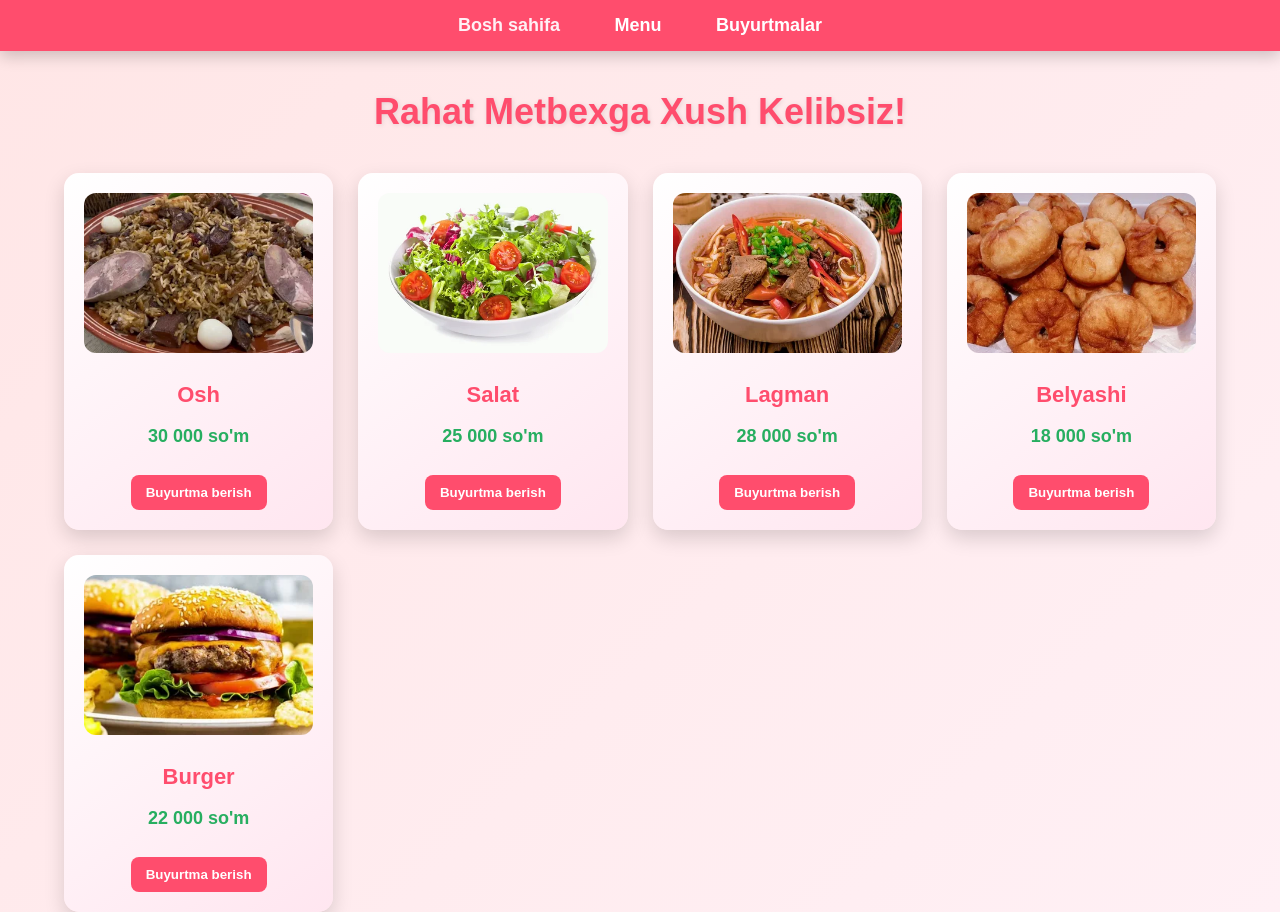
==== index.html @ b1835fb0 "first commit" ====
<!DOCTYPE html>
<html lang="uz">
<head>
<meta charset="UTF-8">
<title>Bosh sahifa - Rahat Metbex</title>
<link rel="stylesheet" href="./rahat.css">
</head>
<body>

<div class="navbar">
  <div class="nav-left">
    <a href="index.html" class="active">Bosh sahifa</a>
    <a href="menu.html">Menu</a>
    <a href="buyurtmalar.html">Buyurtmalar</a>
  </div>
</div>

<h1 class="title">Rahat Metbexga Xush Kelibsiz!</h1>

<div class="foods">
  <div class="food">
    <img src="./rasm.png/image.png">
    <h3>Osh</h3>
    <p>30 000 so'm</p>
    <button class="order-btn" onclick="document.querySelector('#food-select').value='Osh'; window.location.href='buyurtmalar.html';">Buyurtma berish</button>
  </div>
  <div class="food">
    <img src="./rasm.png/image copy.png">
    <h3>Salat</h3>
    <p>25 000 so'm</p>
    <button class="order-btn" onclick="document.querySelector('#food-select').value='Salat'; window.location.href='buyurtmalar.html';">Buyurtma berish</button>
  </div>
  <div class="food">
    <img src="./rasm.png/image copy 2.png">
    <h3>Lagman</h3>
    <p>28 000 so'm</p>
    <button class="order-btn" onclick="document.querySelector('#food-select').value='Lagman'; window.location.href='buyurtmalar.html';">Buyurtma berish</button>
  </div>
  <div class="food">
    <img src="./rasm.png/image copy 3.png">
    <h3>Belyashi</h3>
    <p>18 000 so'm</p>
    <button class="order-btn" onclick="document.querySelector('#food-select').value='Belyashi'; window.location.href='buyurtmalar.html';">Buyurtma berish</button>
  </div>
  <div class="food">
    <img src="./rasm.png/image copy 4.png">
    <h3>Burger</h3>
    <p>22 000 so'm</p>
    <button class="order-btn" onclick="document.querySelector('#food-select').value='Burger'; window.location.href='buyurtmalar.html';">Buyurtma berish</button>
  </div>
</div>

</body>
</html>
---- rahat.css ----
body{
font-family: 'Segoe UI', Tahoma, Geneva, Verdana, sans-serif;
background: linear-gradient(135deg, #ffe6e6, #fff0f5);
margin:0;
padding:0;
color:#333;
}

.navbar {
display: flex;
justify-content: center;
align-items: center;
padding: 15px 0;
background: #ff4d6d;
box-shadow: 0 5px 15px rgba(0,0,0,0.2);
}

.nav-left a {
margin: 0 25px;
text-decoration: none;
color: #fff;
font-weight:600;
font-size:18px;
position: relative;
transition:0.3s;
}

.nav-left a:hover,
.nav-left a.active {
color: #fff0f5;
}

.title{
text-align:center;
margin:40px 0;
font-size:36px;
color:#ff4d6d;
text-shadow: 1px 1px 5px rgba(0,0,0,0.1);
}

.foods{
display:grid;
grid-template-columns:repeat(auto-fit,minmax(220px,1fr));
gap:25px;
width:90%;
margin:auto;
}

.food{
background:linear-gradient(145deg,#ffffff,#ffe6f0);
border-radius:15px;
padding:20px;
box-shadow:0 8px 20px rgba(0,0,0,0.15);
transition:0.3s;
text-align:center;
}

.food:hover{
transform:scale(1.05);
box-shadow:0 12px 25px rgba(0,0,0,0.25);
}

.food img{
width:100%;
height:160px;
object-fit:cover;
border-radius:12px;
margin-bottom:15px;
}

.food h3{
margin:10px 0 5px 0;
font-size:22px;
color:#ff4d6d;
}

.food p{
color:#27ae60;
font-weight:bold;
font-size:18px;
}

.order-btn{
background:#ff4d6d;
color:#fff;
border:none;
padding:10px 15px;
border-radius:8px;
cursor:pointer;
font-weight:600;
margin-top:10px;
transition:0.3s;
}

.order-btn:hover{
background:#ff7385;
transform:scale(1.05);
}

.order-form{
display:flex;
flex-direction:column;
gap:10px;
width:300px;
margin: auto;
}

.order-form input,
.order-form select{
padding:8px 10px;
border-radius:6px;
border:1px solid #ccc;
font-size:15px;
}

.order-form button{
background:#ff4d6d;
color:#fff;
border:none;
padding:10px 15px;
border-radius:8px;
cursor:pointer;
font-weight:600;
transition:0.3s;
}

.order-form button:hover{
background:#ff7385;
transform:scale(1.05);
}

@media (max-width: 768px) {
.foods{
grid-template-columns:repeat(auto-fit,minmax(180px,1fr));
}
.order-form{
width:90%;
}
}
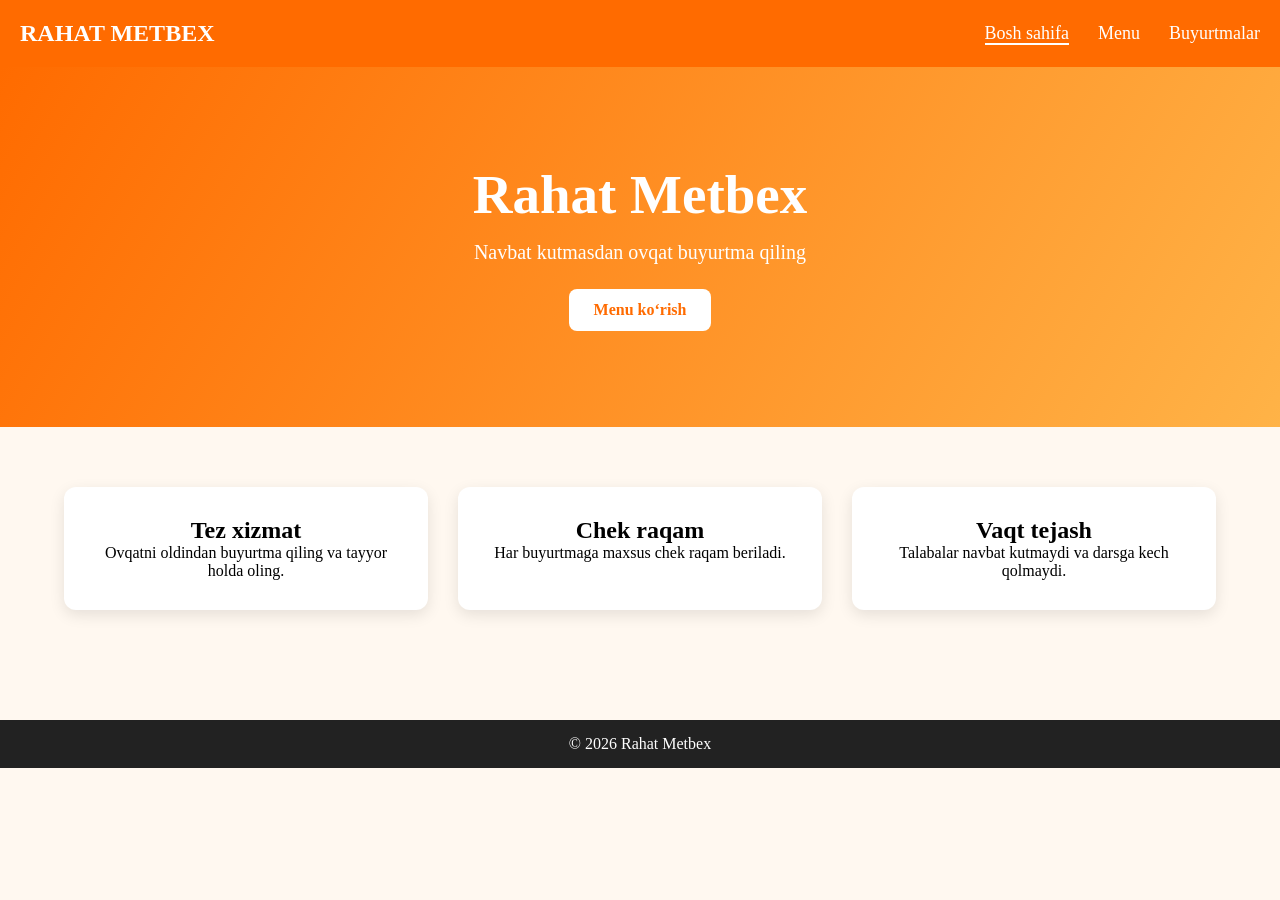
==== commit baebfe17: "yangilangan variant" ====
--- a/index.html
+++ b/index.html
@@ -2,53 +2,48 @@
 <html lang="uz">
 <head>
 <meta charset="UTF-8">
-<title>Bosh sahifa - Rahat Metbex</title>
-<link rel="stylesheet" href="./rahat.css">
+<title>Rahat Metbex</title>
+<link rel="stylesheet" href="rahat.css">
 </head>
 <body>
 
-<div class="navbar">
-  <div class="nav-left">
-    <a href="index.html" class="active">Bosh sahifa</a>
-    <a href="menu.html">Menu</a>
-    <a href="buyurtmalar.html">Buyurtmalar</a>
-  </div>
+<header class="navbar">
+<div class="logo">RAHAT METBEX</div>
+<nav>
+<a href="index.html" class="active">Bosh sahifa</a>
+<a href="menu.html">Menu</a>
+<a href="buyurtmalar.html">Buyurtmalar</a>
+</nav>
+</header>
+
+<section class="hero">
+<h1>Rahat Metbex</h1>
+<p>Navbat kutmasdan ovqat buyurtma qiling</p>
+<a href="menu.html" class="btn">Menu ko‘rish</a>
+</section>
+
+<section class="features">
+
+<div class="feature">
+<h2>Tez xizmat</h2>
+<p>Ovqatni oldindan buyurtma qiling va tayyor holda oling.</p>
 </div>
 
-<h1 class="title">Rahat Metbexga Xush Kelibsiz!</h1>
+<div class="feature">
+<h2>Chek raqam</h2>
+<p>Har buyurtmaga maxsus chek raqam beriladi.</p>
+</div>
 
-<div class="foods">
-  <div class="food">
-    <img src="./rasm.png/image.png">
-    <h3>Osh</h3>
-    <p>30 000 so'm</p>
-    <button class="order-btn" onclick="document.querySelector('#food-select').value='Osh'; window.location.href='buyurtmalar.html';">Buyurtma berish</button>
-  </div>
-  <div class="food">
-    <img src="./rasm.png/image copy.png">
-    <h3>Salat</h3>
-    <p>25 000 so'm</p>
-    <button class="order-btn" onclick="document.querySelector('#food-select').value='Salat'; window.location.href='buyurtmalar.html';">Buyurtma berish</button>
-  </div>
-  <div class="food">
-    <img src="./rasm.png/image copy 2.png">
-    <h3>Lagman</h3>
-    <p>28 000 so'm</p>
-    <button class="order-btn" onclick="document.querySelector('#food-select').value='Lagman'; window.location.href='buyurtmalar.html';">Buyurtma berish</button>
-  </div>
-  <div class="food">
-    <img src="./rasm.png/image copy 3.png">
-    <h3>Belyashi</h3>
-    <p>18 000 so'm</p>
-    <button class="order-btn" onclick="document.querySelector('#food-select').value='Belyashi'; window.location.href='buyurtmalar.html';">Buyurtma berish</button>
-  </div>
-  <div class="food">
-    <img src="./rasm.png/image copy 4.png">
-    <h3>Burger</h3>
-    <p>22 000 so'm</p>
-    <button class="order-btn" onclick="document.querySelector('#food-select').value='Burger'; window.location.href='buyurtmalar.html';">Buyurtma berish</button>
-  </div>
+<div class="feature">
+<h2>Vaqt tejash</h2>
+<p>Talabalar navbat kutmaydi va darsga kech qolmaydi.</p>
 </div>
+
+</section>
+
+<footer>
+<p>© 2026 Rahat Metbex</p>
+</footer>
 
 </body>
 </html>
--- a/rahat.css
+++ b/rahat.css
@@ -1,139 +1,186 @@
-body{
-font-family: 'Segoe UI', Tahoma, Geneva, Verdana, sans-serif;
-background: linear-gradient(135deg, #ffe6e6, #fff0f5);
-margin:0;
-padding:0;
-color:#333;
+*{
+margin: 0;
+padding: 0;
+box-sizing: border-box;
+font-family: Segoe UI;
 }
 
-.navbar {
+body{
+background:#fff8f0;
+}
+
+.navbar{
 display: flex;
+justify-content: space-between;
+align-items: center;
+padding: 20px 20px;
+background: #ff6b00;
+color: white;
+}
+
+.logo{
+font-size: 24px;
+font-weight: bold;
+}
+
+nav a{
+color: white;
+text-decoration: none;
+margin-left: 25px;
+font-size: 18px;
+}
+
+nav a:hover{
+opacity: 0.8;
+}
+
+.active{
+border-bottom: 2px solid white;
+}
+
+.hero{
+height: 40vh;
+display: flex;
+flex-direction: column;
 justify-content: center;
 align-items: center;
-padding: 15px 0;
-background: #ff4d6d;
-box-shadow: 0 5px 15px rgba(0,0,0,0.2);
+text-align: center;
+background: linear-gradient(120deg,#ff6b00,#ffb347);
+color: white;
 }
 
-.nav-left a {
-margin: 0 25px;
-text-decoration: none;
-color: #fff;
-font-weight:600;
-font-size:18px;
-position: relative;
-transition:0.3s;
+.hero h1{
+font-size: 55px;
+margin-bottom:15px;
 }
 
-.nav-left a:hover,
-.nav-left a.active {
-color: #fff0f5;
+.hero p{
+font-size:20px;
+margin-bottom:25px;
 }
 
-.title{
+.btn{
+background:white;
+color:#ff6b00;
+padding:12px 25px;
+text-decoration:none;
+border-radius:8px;
+font-weight:bold;
+}
+
+.features{
+display:grid;
+grid-template-columns:repeat(auto-fit,minmax(250px,1fr));
+gap:30px;
+width:90%;
+margin:auto;
+padding:60px 0;
+}
+
+.feature{
+background:white;
+padding:30px;
+border-radius:12px;
+text-align:center;
+box-shadow:0 5px 15px rgba(0,0,0,0.1);
+}
+
+.menu-title{
 text-align:center;
 margin:40px 0;
-font-size:36px;
-color:#ff4d6d;
-text-shadow: 1px 1px 5px rgba(0,0,0,0.1);
+font-size:40px;
+color:#ff6b00;
 }
 
 .foods{
+width:90%;
+margin:auto;
 display:grid;
 grid-template-columns:repeat(auto-fit,minmax(220px,1fr));
-gap:25px;
-width:90%;
-margin:auto;
+gap: 25px;
 }
 
 .food{
-background:linear-gradient(145deg,#ffffff,#ffe6f0);
-border-radius:15px;
-padding:20px;
-box-shadow:0 8px 20px rgba(0,0,0,0.15);
-transition:0.3s;
+background:white;
+border-radius:12px;
+padding:15px;
 text-align:center;
-}
-
-.food:hover{
-transform:scale(1.05);
-box-shadow:0 12px 25px rgba(0,0,0,0.25);
+box-shadow:0 5px 15px rgba(0,0,0,0.1);
 }
 
 .food img{
 width:100%;
-height:160px;
+height:170px;
 object-fit:cover;
-border-radius:12px;
-margin-bottom:15px;
+border-radius:10px;
 }
 
 .food h3{
-margin:10px 0 5px 0;
-font-size:22px;
-color:#ff4d6d;
+margin:10px 0;
 }
 
 .food p{
 color:#27ae60;
-font-weight:bold;
-font-size:18px;
+font-weight: bold;
 }
 
-.order-btn{
-background:#ff4d6d;
-color:#fff;
+.food button{
+margin-top:10px;
+background:#ff6b00;
+color:white;
 border:none;
-padding:10px 15px;
-border-radius:8px;
+padding:8px 15px;
+border-radius:6px;
 cursor:pointer;
-font-weight:600;
-margin-top:10px;
-transition:0.3s;
 }
 
-.order-btn:hover{
-background:#ff7385;
-transform:scale(1.05);
+.order-page{
+display:flex;
+justify-content:center;
+align-items:center;
+height:80vh;
 }
 
-.order-form{
+.order-box{
+background:white;
+padding:40px;
+border-radius:12px;
+width:350px;
+box-shadow:0 8px 20px rgba(0,0,0,0.2);
+text-align:center;
+}
+
+.order-box h1{
+margin-bottom:20px;
+color:#ff6b00;
+}
+
+.order-box form{
 display:flex;
 flex-direction:column;
-gap:10px;
-width:300px;
-margin: auto;
+gap:15px;
 }
 
-.order-form input,
-.order-form select{
-padding:8px 10px;
+.order-box input,
+.order-box select{
+padding:10px;
 border-radius:6px;
-border:1px solid #ccc;
-font-size:15px;
+border: 1px solid #ccc;
 }
 
-.order-form button{
-background:#ff4d6d;
-color:#fff;
+.order-box button{
+background:#ff6b00;
+color:white;
 border:none;
-padding:10px 15px;
-border-radius:8px;
+padding:12px;
+border-radius:6px;
 cursor:pointer;
-font-weight:600;
-transition:0.3s;
 }
 
-.order-form button:hover{
-background:#ff7385;
-transform:scale(1.05);
-}
-
-@media (max-width: 768px) {
-.foods{
-grid-template-columns:repeat(auto-fit,minmax(180px,1fr));
-}
-.order-form{
-width:90%;
-}
+footer{
+margin-top:50px;
+background:#222;
+color:white;
+text-align:center;
+padding:15px;
 }
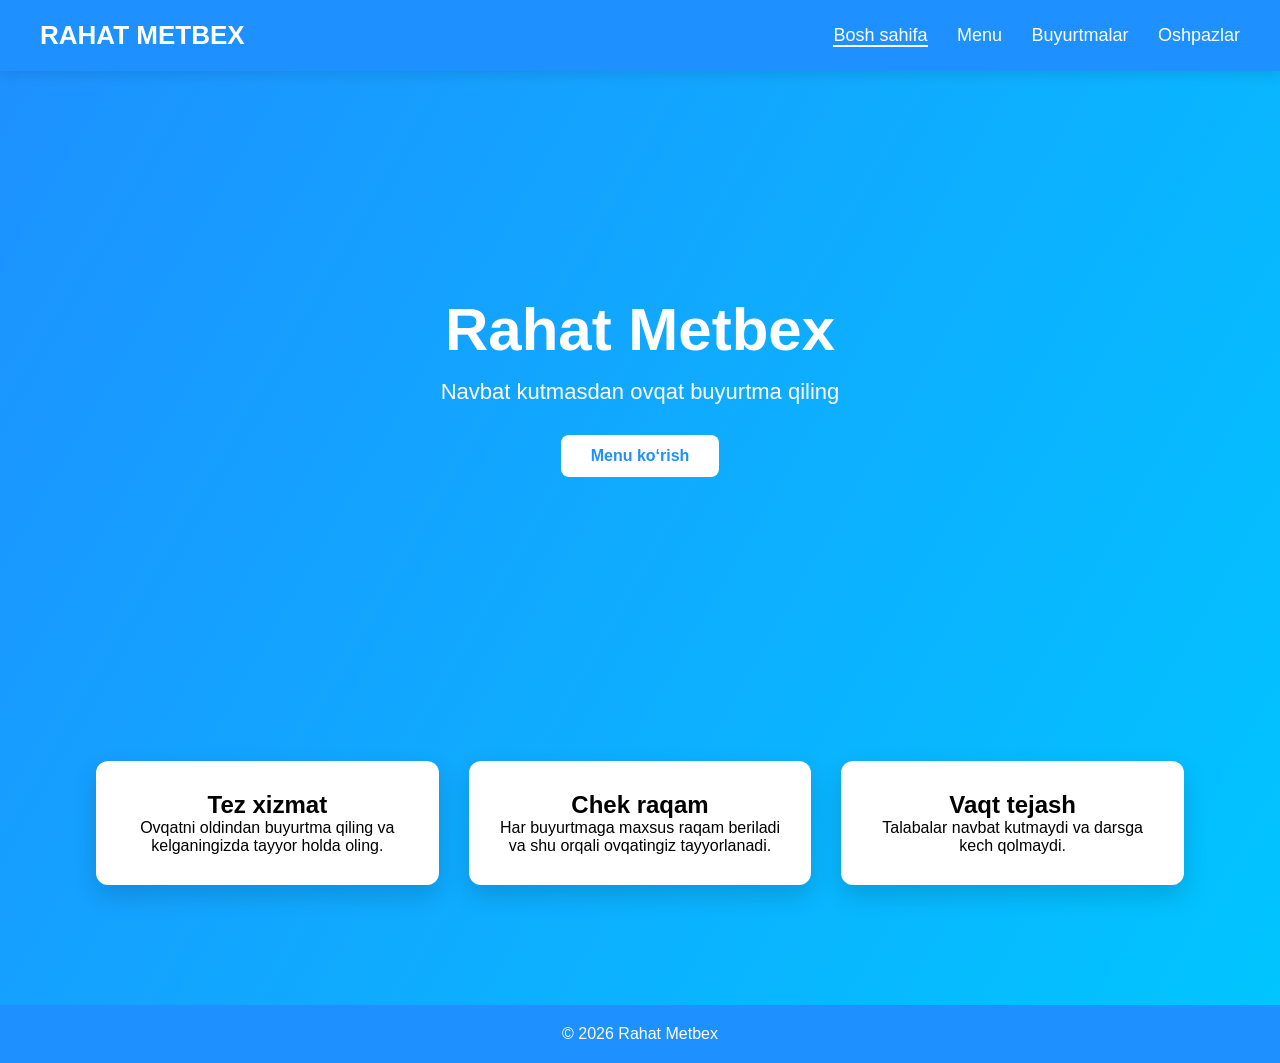
==== commit 3315b7f5: "juda mukalmmal" ====
--- a/index.html
+++ b/index.html
@@ -5,33 +5,40 @@
 <title>Rahat Metbex</title>
 <link rel="stylesheet" href="rahat.css">
 </head>
-<body>
+
+<body class="home">
 
 <header class="navbar">
 <div class="logo">RAHAT METBEX</div>
+
 <nav>
 <a href="index.html" class="active">Bosh sahifa</a>
 <a href="menu.html">Menu</a>
 <a href="buyurtmalar.html">Buyurtmalar</a>
+<a href="login.html">Oshpazlar</a> 
 </nav>
 </header>
 
 <section class="hero">
+
 <h1>Rahat Metbex</h1>
+
 <p>Navbat kutmasdan ovqat buyurtma qiling</p>
+
 <a href="menu.html" class="btn">Menu ko‘rish</a>
+
 </section>
 
 <section class="features">
 
 <div class="feature">
 <h2>Tez xizmat</h2>
-<p>Ovqatni oldindan buyurtma qiling va tayyor holda oling.</p>
+<p>Ovqatni oldindan buyurtma qiling va kelganingizda tayyor holda oling.</p>
 </div>
 
 <div class="feature">
 <h2>Chek raqam</h2>
-<p>Har buyurtmaga maxsus chek raqam beriladi.</p>
+<p>Har buyurtmaga maxsus raqam beriladi va shu orqali ovqatingiz tayyorlanadi.</p>
 </div>
 
 <div class="feature">
--- a/rahat.css
+++ b/rahat.css
@@ -1,186 +1,336 @@
 *{
-margin: 0;
-padding: 0;
-box-sizing: border-box;
-font-family: Segoe UI;
+  margin:0;
+  padding:0;
+  box-sizing:border-box;
+  font-family:Segoe UI, sans-serif;
 }
 
 body{
-background:#fff8f0;
-}
-
+  min-height:100vh;
+}
+
+/* NAVBAR */
 .navbar{
-display: flex;
-justify-content: space-between;
-align-items: center;
-padding: 20px 20px;
-background: #ff6b00;
-color: white;
+  display:flex;
+  justify-content:space-between;
+  align-items:center;
+  padding:20px 40px;
+  color:white;
+  background:#1e90ff;
+  box-shadow:0 4px 12px rgba(0,0,0,0.1);
 }
 
 .logo{
-font-size: 24px;
-font-weight: bold;
+  font-size:26px;
+  font-weight:bold;
 }
 
 nav a{
-color: white;
-text-decoration: none;
-margin-left: 25px;
-font-size: 18px;
+  color:white;
+  text-decoration:none;
+  margin-left:25px;
+  font-size:18px;
+  transition:0.3s;
 }
 
 nav a:hover{
-opacity: 0.8;
+  opacity:0.8;
 }
 
 .active{
-border-bottom: 2px solid white;
+  border-bottom:2px solid white;
+}
+
+/* FOOTER */
+footer{
+  margin-top:60px;
+  text-align:center;
+  padding:20px;
+  color:white;
+  background:#1e90ff;
+}
+
+/* HOME */
+.home{
+  background:linear-gradient(120deg,#1e90ff,#00c6ff);
 }
 
 .hero{
-height: 40vh;
-display: flex;
-flex-direction: column;
-justify-content: center;
-align-items: center;
-text-align: center;
-background: linear-gradient(120deg,#ff6b00,#ffb347);
-color: white;
+  height:70vh;
+  display:flex;
+  flex-direction:column;
+  justify-content:center;
+  align-items:center;
+  text-align:center;
+  color:white;
 }
 
 .hero h1{
-font-size: 55px;
-margin-bottom:15px;
+  font-size:60px;
+  margin-bottom:15px;
 }
 
 .hero p{
-font-size:20px;
-margin-bottom:25px;
+  font-size:22px;
+  margin-bottom:30px;
 }
 
 .btn{
-background:white;
-color:#ff6b00;
-padding:12px 25px;
-text-decoration:none;
-border-radius:8px;
-font-weight:bold;
-}
-
+  background:white;
+  color:#1e90ff;
+  padding:12px 30px;
+  border-radius:8px;
+  text-decoration: none;
+  font-weight:bold;
+  transition:0.3s;
+}
+
+.btn:hover{
+  background:#f0f0f0;
+}
+
+/* FEATURES */
 .features{
-display:grid;
-grid-template-columns:repeat(auto-fit,minmax(250px,1fr));
-gap:30px;
-width:90%;
-margin:auto;
-padding:60px 0;
+  display:grid;
+  grid-template-columns:repeat(auto-fit,minmax(250px,1fr));
+  gap:30px;
+  width:85%;
+  margin:auto;
+  padding:60px 0;
 }
 
 .feature{
-background:white;
-padding:30px;
-border-radius:12px;
-text-align:center;
-box-shadow:0 5px 15px rgba(0,0,0,0.1);
+  background:white;
+  padding:30px;
+  border-radius:12px;
+  text-align:center;
+  box-shadow:0 10px 25px rgba(0,0,0,0.15);
+  transition:0.3s;
+}
+
+.feature:hover{
+  transform:translateY(-5px);
+}
+
+/* MENU */
+.menu-page{
+  background:#fff7f0;
+}
+
+.menu-page .navbar{
+  background:#ff7b00;
 }
 
 .menu-title{
-text-align:center;
-margin:40px 0;
-font-size:40px;
-color:#ff6b00;
+  text-align:center;
+  font-size:40px;
+  margin:50px 0;
+  color:#ff7b00;
 }
 
 .foods{
-width:90%;
-margin:auto;
-display:grid;
-grid-template-columns:repeat(auto-fit,minmax(220px,1fr));
-gap: 25px;
+  width:90%;
+  margin:auto;
+  display:grid;
+  grid-template-columns:repeat(auto-fit,minmax(220px,1fr));
+  gap:25px;
 }
 
 .food{
-background:white;
-border-radius:12px;
-padding:15px;
-text-align:center;
-box-shadow:0 5px 15px rgba(0,0,0,0.1);
+  background:white;
+  border-radius:12px;
+  padding:20px 15px;
+  text-align:center;
+  box-shadow:0 8px 25px rgba(0,0,0,0.1);
+  transition:0.3s;
+}
+
+.food:hover{
+  transform:scale(1.05);
 }
 
 .food img{
-width:100%;
-height:170px;
-object-fit:cover;
-border-radius:10px;
-}
-
-.food h3{
-margin:10px 0;
+  width:100%;
+  height:180px;
+  object-fit:cover;
+  border-radius:10px;
 }
 
 .food p{
-color:#27ae60;
-font-weight: bold;
-}
-
-.food button{
-margin-top:10px;
-background:#ff6b00;
-color:white;
-border:none;
-padding:8px 15px;
-border-radius:6px;
-cursor:pointer;
+  color:#27ae60;
+  font-weight:bold;
+  margin-top:10px;
+}
+
+.order-btn{
+  display:inline-block;
+  margin-top:12px;
+  background:#ff7b00;
+  color:white;
+  padding:10px 18px;
+  border-radius:6px;
+  text-decoration:none;
+  font-weight:600;
+  transition:0.3s;
+}
+
+.order-btn:hover{
+  background:#ff5500;
+}
+
+/* ORDER */
+.order{
+  background:linear-gradient(120deg,#7b2ff7,#f107a3);
+}
+
+.order .navbar{
+  background:#7b2ff7;
 }
 
 .order-page{
-display:flex;
-justify-content:center;
-align-items:center;
-height:80vh;
+  display:flex;
+  justify-content:center;
+  align-items:center;
+  height:80vh;
 }
 
 .order-box{
-background:white;
-padding:40px;
-border-radius:12px;
-width:350px;
-box-shadow:0 8px 20px rgba(0,0,0,0.2);
-text-align:center;
+  background:white;
+  padding:40px;
+  border-radius:15px;
+  width:380px;
+  box-shadow:0 12px 35px rgba(0,0,0,0.25);
+  text-align:center;
+  transition:0.3s;
 }
 
 .order-box h1{
-margin-bottom:20px;
-color:#ff6b00;
+  margin-bottom:20px;
+  color:#7b2ff7;
 }
 
 .order-box form{
-display:flex;
-flex-direction:column;
-gap:15px;
+  display:flex;
+  flex-direction:column;
+  gap:15px;
 }
 
 .order-box input,
 .order-box select{
-padding:10px;
-border-radius:6px;
-border: 1px solid #ccc;
+  padding:12px;
+  border-radius:8px;
+  border:1px solid #ccc;
+  font-size:16px;
 }
 
 .order-box button{
-background:#ff6b00;
-color:white;
-border:none;
-padding:12px;
-border-radius:6px;
-cursor:pointer;
-}
-
-footer{
-margin-top:50px;
-background:#222;
-color:white;
-text-align:center;
-padding:15px;
+  background:#7b2ff7;
+  color:white;
+  border:none;
+  padding:12px;
+  border-radius:8px;
+  cursor:pointer;
+  font-size:16px;
+  transition:0.3s;
+}
+
+.order-box button:hover{
+  background:#5a1fcf;
+}
+
+/* LOGIN (oshpazlar) */
+.order-box.login{
+  width:350px;
+}
+
+/* KITCHEN */
+.kitchen{
+  background:#f0f5ff;
+}
+
+.orders{
+  width:90%;
+  margin:auto;
+  display:grid;
+  grid-template-columns:repeat(auto-fit,minmax(250px,1fr));
+  gap:25px;
+  padding:50px 0;
+}
+
+.order-card{
+  background:white;
+  padding:20px;
+  border-radius:12px;
+  box-shadow:0 10px 25px rgba(0,0,0,0.15);
+  transition:0.3s;
+}
+
+.order-card:hover{
+  transform:translateY(-5px);
+}
+
+.order-card h3{
+  color:#2c3e50;
+  margin-bottom:10px;
+}
+
+.done{
+  margin-top:10px;
+  background:#27ae60;
+  color:white;
+  border:none;
+  padding:10px 15px;
+  border-radius:6px;
+  cursor:pointer;
+  transition:0.3s;
+}
+
+.done:hover{
+  background:#1e8449;
+}
+
+/* RESPONSIVE */
+@media (max-width:768px){
+
+  .navbar{
+    flex-direction:column;
+    gap:10px;
+    padding:15px 20px;
+  }
+
+  nav a{
+    margin:8px;
+    font-size:16px;
+  }
+
+  .hero h1{
+    font-size:35px;
+  }
+
+  .hero p{
+    font-size:16px;
+  }
+
+  .features{
+    grid-template-columns:1fr;
+    padding:40px 20px;
+  }
+
+  .foods{
+    grid-template-columns:1fr;
+  }
+
+  .food img{
+    height:200px;
+  }
+
+  .order-box{
+    width:90%;
+    padding:30px;
+  }
+
+  .orders{
+    grid-template-columns:1fr;
+    padding:30px 0;
+  }
 }
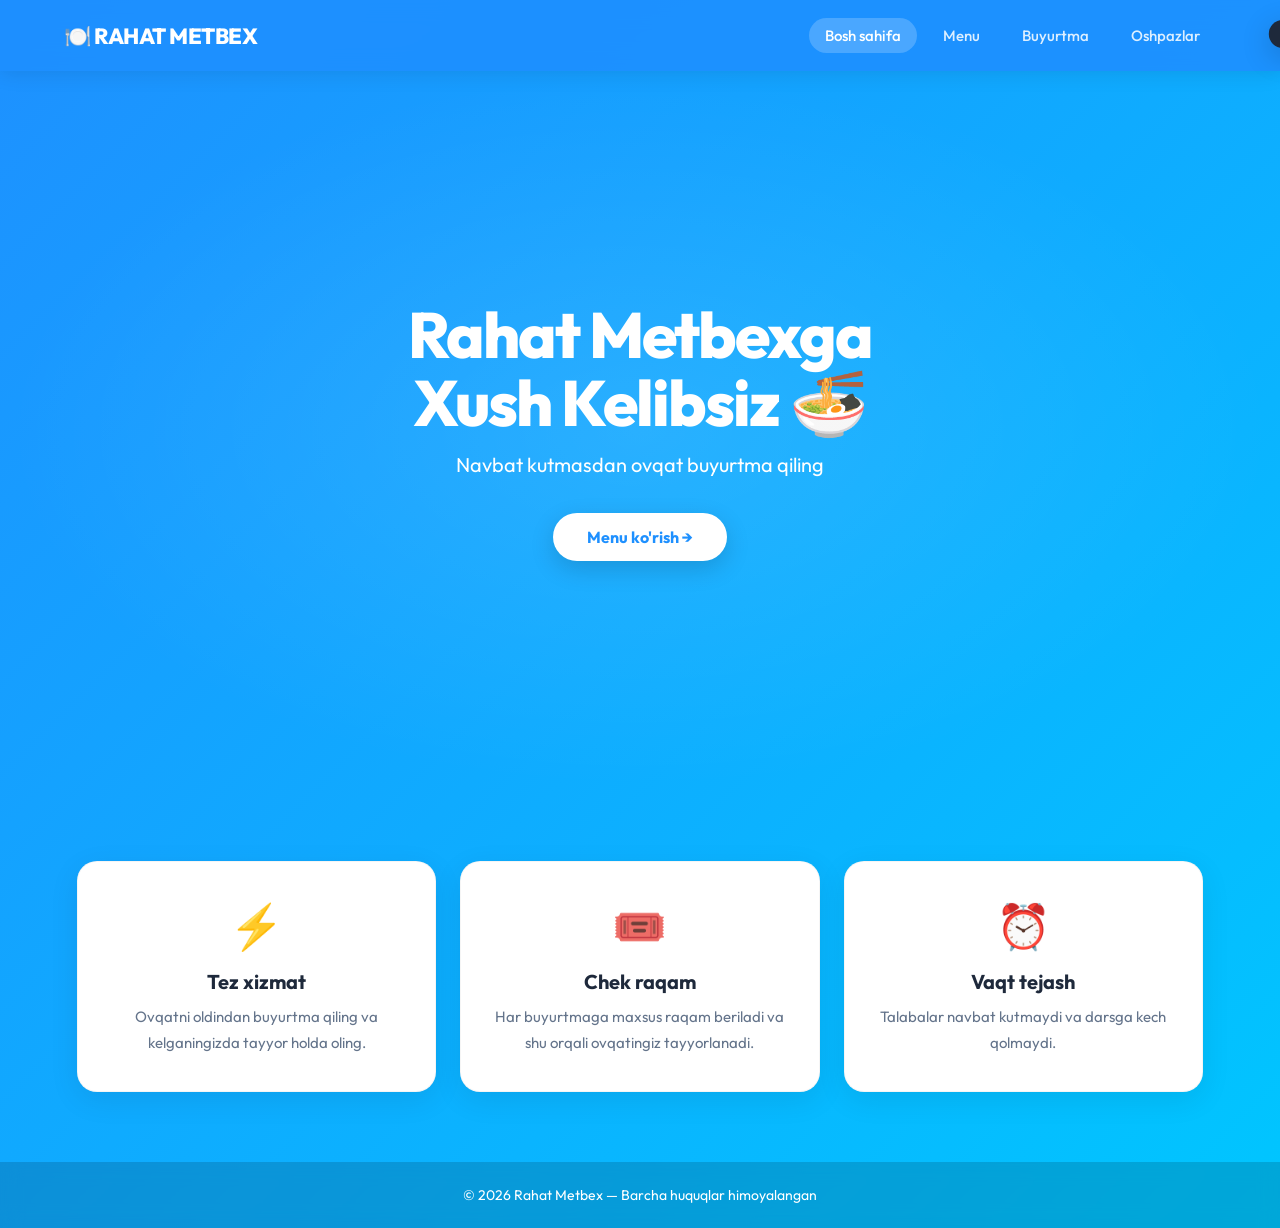
==== commit 4306c358: "yanda yangi" ====
--- a/index.html
+++ b/index.html
@@ -2,55 +2,48 @@
 <html lang="uz">
 <head>
 <meta charset="UTF-8">
+<meta name="viewport" content="width=device-width, initial-scale=1.0">
 <title>Rahat Metbex</title>
 <link rel="stylesheet" href="rahat.css">
 </head>
-
 <body class="home">
 
+<div class="toast" id="toast"></div>
+
 <header class="navbar">
-<div class="logo">RAHAT METBEX</div>
-
-<nav>
-<a href="index.html" class="active">Bosh sahifa</a>
-<a href="menu.html">Menu</a>
-<a href="buyurtmalar.html">Buyurtmalar</a>
-<a href="login.html">Oshpazlar</a> 
-</nav>
+  <div class="logo">🍽️ RAHAT METBEX</div>
+  <div class="hamburger" onclick="toggleMenu()"><div></div><div></div><div></div></div>
+  <nav>
+    <a href="index.html" class="active">Bosh sahifa</a>
+    <a href="menu.html">Menu</a>
+    <a href="buyurtmalar.html">Buyurtma</a>
+    <a href="login.html">Oshpazlar</a>
+  </nav>
+  <nav class="mobile">
+    <a href="index.html" class="active">Bosh sahifa</a>
+    <a href="menu.html">Menu</a>
+    <a href="buyurtmalar.html">Buyurtma</a>
+    <a href="login.html">Oshpazlar</a>
+  </nav>
 </header>
 
 <section class="hero">
-
-<h1>Rahat Metbex</h1>
-
-<p>Navbat kutmasdan ovqat buyurtma qiling</p>
-
-<a href="menu.html" class="btn">Menu ko‘rish</a>
-
+  <h1>Rahat Metbexga<br>Xush Kelibsiz 🍜</h1>
+  <p>Navbat kutmasdan ovqat buyurtma qiling</p>
+  <a href="menu.html" class="btn">Menu ko'rish →</a>
 </section>
 
 <section class="features">
-
-<div class="feature">
-<h2>Tez xizmat</h2>
-<p>Ovqatni oldindan buyurtma qiling va kelganingizda tayyor holda oling.</p>
-</div>
-
-<div class="feature">
-<h2>Chek raqam</h2>
-<p>Har buyurtmaga maxsus raqam beriladi va shu orqali ovqatingiz tayyorlanadi.</p>
-</div>
-
-<div class="feature">
-<h2>Vaqt tejash</h2>
-<p>Talabalar navbat kutmaydi va darsga kech qolmaydi.</p>
-</div>
-
+  <div class="feature"><div class="feature-icon">⚡</div><h2>Tez xizmat</h2><p>Ovqatni oldindan buyurtma qiling va kelganingizda tayyor holda oling.</p></div>
+  <div class="feature"><div class="feature-icon">🎟️</div><h2>Chek raqam</h2><p>Har buyurtmaga maxsus raqam beriladi va shu orqali ovqatingiz tayyorlanadi.</p></div>
+  <div class="feature"><div class="feature-icon">⏰</div><h2>Vaqt tejash</h2><p>Talabalar navbat kutmaydi va darsga kech qolmaydi.</p></div>
 </section>
 
-<footer>
-<p>© 2026 Rahat Metbex</p>
-</footer>
+<footer><p>© 2026 Rahat Metbex — Barcha huquqlar himoyalangan</p></footer>
 
+<script>
+function toggleMenu(){document.querySelector('nav.mobile').classList.toggle('show');}
+document.querySelectorAll("button").forEach(btn=>{btn.addEventListener("click",function(e){const r=document.createElement("span");r.className="ripple";const rect=this.getBoundingClientRect();r.style.left=(e.clientX-rect.left)+"px";r.style.top=(e.clientY-rect.top)+"px";this.appendChild(r);setTimeout(()=>r.remove(),600);});});
+</script>
 </body>
 </html>
--- a/rahat.css
+++ b/rahat.css
@@ -1,336 +1,308 @@
-*{
-  margin:0;
-  padding:0;
-  box-sizing:border-box;
-  font-family:Segoe UI, sans-serif;
-}
-
-body{
-  min-height:100vh;
-}
+@import url('https://fonts.googleapis.com/css2?family=Outfit:wght@300;400;500;600;700;800&display=swap');
+
+*{margin:0;padding:0;box-sizing:border-box;}
+html{scroll-behavior:smooth;}
+body{font-family:'Outfit',sans-serif;min-height:100vh;overflow-x:hidden;}
 
 /* NAVBAR */
 .navbar{
-  display:flex;
-  justify-content:space-between;
-  align-items:center;
-  padding:20px 40px;
-  color:white;
-  background:#1e90ff;
-  box-shadow:0 4px 12px rgba(0,0,0,0.1);
-}
-
-.logo{
-  font-size:26px;
-  font-weight:bold;
-}
-
+  display:flex;justify-content:space-between;align-items:center;
+  padding:18px 5%;position:sticky;top:0;z-index:100;
+  backdrop-filter:blur(12px);box-shadow:0 2px 20px rgba(0,0,0,0.1);
+}
+.home .navbar{background:rgba(30,144,255,0.92);}
+.menu-page .navbar{background:rgba(255,123,0,0.93);}
+.order .navbar{background:rgba(123,47,247,0.93);}
+.kitchen .navbar{background:rgba(30,50,80,0.95);}
+
+.logo{font-size:22px;font-weight:800;color:white;letter-spacing:-0.5px;}
+
+nav{display:flex;gap:10px;}
 nav a{
-  color:white;
-  text-decoration:none;
-  margin-left:25px;
-  font-size:18px;
+  color:rgba(255,255,255,0.85);text-decoration:none;
+  font-size:15px;font-weight:500;padding:8px 16px;
+  border-radius:50px;transition:0.3s;
+}
+nav a:hover,nav a.active{background:rgba(255,255,255,0.2);color:white;}
+
+.hamburger{display:none;flex-direction:column;cursor:pointer;gap:5px;padding:4px;}
+.hamburger div{width:24px;height:2px;background:white;border-radius:2px;transition:0.3s;}
+
+nav.mobile{
+  display:none;flex-direction:column;
+  position:absolute;top:70px;left:0;width:100%;
+  padding:12px 0;z-index:99;
+}
+.home nav.mobile{background:rgba(30,144,255,0.97);}
+.menu-page nav.mobile{background:rgba(255,123,0,0.97);}
+.order nav.mobile{background:rgba(123,47,247,0.97);}
+.kitchen nav.mobile{background:rgba(30,50,80,0.99);}
+
+nav.mobile a{margin:4px 20px;text-align:center;padding:12px;border-radius:12px;}
+nav.mobile.show{display:flex;}
+
+/* TOAST */
+.toast{
+  position:fixed;top:20px;right:20px;z-index:9999;
+  background:#1e293b;color:white;padding:14px 22px;
+  border-radius:14px;font-size:15px;font-weight:500;
+  box-shadow:0 8px 30px rgba(0,0,0,0.2);
+  transform:translateX(120%);transition:transform 0.4s;
+  display:flex;align-items:center;gap:10px;max-width:320px;
+}
+.toast.show{transform:translateX(0);}
+.toast.success{border-left:4px solid #10b981;}
+.toast.error{border-left:4px solid #ef4444;}
+.toast.info{border-left:4px solid #3b82f6;}
+
+/* HOME */
+body.home{background:linear-gradient(135deg,#1e90ff 0%,#00c6ff 100%);}
+
+.hero{
+  min-height:80vh;display:flex;flex-direction:column;
+  justify-content:center;align-items:center;
+  text-align:center;color:white;padding:60px 20px;
+  position:relative;overflow:hidden;
+}
+.hero::before{
+  content:'';position:absolute;inset:0;
+  background:radial-gradient(ellipse at center,rgba(255,255,255,0.1) 0%,transparent 70%);
+}
+.hero h1{
+  font-size:64px;font-weight:800;margin-bottom:16px;
+  letter-spacing:-2px;line-height:1.05;
+  animation:fadeUp 0.8s ease;
+}
+.hero p{
+  font-size:20px;opacity:0.9;margin-bottom:36px;
+  animation:fadeUp 0.8s ease 0.1s both;
+}
+.hero .btn{animation:fadeUp 0.8s ease 0.2s both;}
+@keyframes fadeUp{from{opacity:0;transform:translateY(30px);}to{opacity:1;transform:translateY(0);}}
+
+.btn{
+  display:inline-block;background:white;color:#1e90ff;
+  padding:14px 34px;border-radius:50px;text-decoration:none;
+  font-weight:700;font-size:16px;transition:0.3s;
+  box-shadow:0 8px 24px rgba(0,0,0,0.15);
+}
+.btn:hover{transform:translateY(-4px);box-shadow:0 14px 32px rgba(0,0,0,0.2);}
+
+.features{
+  display:grid;grid-template-columns:repeat(auto-fit,minmax(260px,1fr));
+  gap:24px;width:88%;margin:0 auto;padding:70px 0;
+}
+.feature{
+  background:white;padding:36px 28px;border-radius:20px;
+  text-align:center;box-shadow:0 8px 30px rgba(0,0,0,0.08);
+  transition:0.3s;border:1px solid rgba(0,0,0,0.04);
+}
+.feature:hover{transform:translateY(-8px);box-shadow:0 20px 50px rgba(0,0,0,0.12);}
+.feature-icon{font-size:44px;margin-bottom:16px;}
+.feature h2{font-size:20px;font-weight:700;margin-bottom:10px;color:#1e293b;}
+.feature p{font-size:15px;color:#64748b;line-height:1.7;}
+
+/* MENU PAGE */
+body.menu-page{background:#fff7f0;}
+
+.menu-title{
+  text-align:center;font-size:42px;font-weight:800;
+  margin:56px 0 40px;color:#ff7b00;letter-spacing:-1px;padding:0 15px;
+}
+
+.search-bar{
+  width:90%;max-width:500px;margin:0 auto 40px;
+  display:flex;align-items:center;gap:0;
+  background:white;border-radius:14px;
+  box-shadow:0 4px 20px rgba(255,123,0,0.12);overflow:hidden;
+  border:2px solid #ffe0c0;
+}
+.search-bar input{
+  flex:1;padding:14px 18px;border:none;outline:none;
+  font-size:15px;font-family:inherit;background:transparent;
+}
+.search-bar span{padding:14px 16px;font-size:18px;color:#ff7b00;}
+
+.category-tabs{
+  display:flex;gap:10px;justify-content:center;
+  flex-wrap:wrap;margin-bottom:36px;padding:0 5%;
+}
+.tab{
+  padding:8px 20px;border-radius:50px;border:2px solid #ff7b00;
+  color:#ff7b00;font-weight:600;font-size:14px;cursor:pointer;
+  transition:0.3s;background:white;font-family:inherit;
+}
+.tab.active,.tab:hover{background:#ff7b00;color:white;}
+
+.foods{
+  width:90%;margin:0 auto;
+  display:grid;grid-template-columns:repeat(auto-fit,minmax(220px,1fr));
+  gap:24px;padding-bottom:60px;
+}
+.food{
+  background:white;border-radius:18px;overflow:hidden;
+  box-shadow:0 6px 24px rgba(0,0,0,0.08);transition:0.4s;
+  border:1px solid rgba(0,0,0,0.04);
+}
+.food:hover{transform:translateY(-8px);box-shadow:0 20px 40px rgba(255,123,0,0.15);}
+.food img{width:100%;height:180px;object-fit:cover;transition:0.4s;}
+.food:hover img{transform:scale(1.06);}
+.food-body{padding:16px;}
+.food h3{font-size:17px;font-weight:700;color:#1e293b;margin-bottom:6px;}
+.food p{color:#27ae60;font-weight:700;font-size:16px;margin-bottom:14px;}
+.food-emoji{width:100%;height:180px;display:flex;align-items:center;justify-content:center;font-size:80px;background:linear-gradient(135deg,#fff3e0,#ffe0b2);}
+
+.order-btn{
+  display:block;background:linear-gradient(135deg,#ff7b00,#ff5500);
+  color:white;padding:11px;border-radius:10px;
+  text-decoration:none;font-weight:600;font-size:14px;
+  text-align:center;transition:0.3s;
+}
+.order-btn:hover{transform:translateY(-2px);box-shadow:0 6px 16px rgba(255,123,0,0.35);}
+
+/* ORDER PAGE */
+body.order{background:linear-gradient(135deg,#7b2ff7 0%,#f107a3 100%);min-height:100vh;}
+
+.order-page{
+  display:flex;justify-content:center;align-items:center;
+  min-height:80vh;padding:40px 15px;
+}
+.order-box{
+  background:white;padding:44px 40px;border-radius:24px;
+  width:420px;max-width:100%;
+  box-shadow:0 20px 60px rgba(0,0,0,0.2);
+  animation:fadeUp 0.6s ease;
+}
+.order-box h1{
+  margin-bottom:28px;font-size:26px;font-weight:800;
+  color:#7b2ff7;text-align:center;
+}
+.order-box form{display:flex;flex-direction:column;gap:14px;}
+.order-box input,.order-box select{
+  padding:13px 16px;border-radius:12px;
+  border:2px solid #f0e6ff;font-size:15px;
+  font-family:inherit;outline:none;transition:0.3s;
+  background:#fafafa;
+}
+.order-box input:focus,.order-box select:focus{border-color:#7b2ff7;background:white;}
+.order-box button{
+  background:linear-gradient(135deg,#7b2ff7,#f107a3);
+  color:white;border:none;padding:14px;border-radius:12px;
+  cursor:pointer;font-size:16px;font-weight:700;font-family:inherit;
+  transition:0.3s;position:relative;overflow:hidden;margin-top:4px;
+}
+.order-box button:hover{transform:translateY(-3px);box-shadow:0 10px 24px rgba(123,47,247,0.35);}
+
+.order-ticket{
+  text-align:center;padding:24px;display:none;
+}
+.ticket-num{
+  font-size:72px;font-weight:800;color:#7b2ff7;line-height:1;
+  margin:16px 0;
+}
+.ticket-label{font-size:14px;color:#94a3b8;font-weight:500;}
+.ticket-info{font-size:16px;color:#1e293b;margin-top:12px;font-weight:500;}
+
+/* LOGIN */
+body.order .order-box.login h1{color:#7b2ff7;}
+
+/* KITCHEN */
+body.kitchen{background:#f0f5ff;}
+
+.kitchen-header{
+  text-align:center;padding:50px 20px 20px;
+}
+.kitchen-header h1{font-size:38px;font-weight:800;color:#1e293b;margin-bottom:8px;}
+.kitchen-header p{color:#64748b;font-size:15px;}
+
+.kitchen-stats{
+  display:flex;justify-content:center;gap:20px;
+  padding:20px 5%;flex-wrap:wrap;
+}
+.kstat{
+  background:white;padding:20px 32px;border-radius:16px;
+  text-align:center;box-shadow:0 4px 16px rgba(0,0,0,0.07);min-width:120px;
+}
+.kstat strong{display:block;font-size:32px;font-weight:800;color:#2563eb;}
+.kstat span{font-size:13px;color:#64748b;}
+
+.orders{
+  width:90%;margin:0 auto;
+  display:grid;grid-template-columns:repeat(auto-fit,minmax(260px,1fr));
+  gap:22px;padding:30px 0 60px;
+}
+.order-card{
+  background:white;padding:24px;border-radius:18px;
+  box-shadow:0 6px 24px rgba(0,0,0,0.08);
+  transition:0.3s;border-left:4px solid #3b82f6;
+  animation:fadeUp 0.5s ease;
+}
+.order-card:hover{transform:translateY(-4px);}
+.order-card .card-header{display:flex;justify-content:space-between;align-items:center;margin-bottom:14px;}
+.order-card h3{font-size:16px;font-weight:700;color:#1e293b;}
+.order-num{font-size:20px;font-weight:800;color:#3b82f6;}
+.order-card p{font-size:14px;color:#64748b;margin-bottom:6px;display:flex;align-items:center;gap:6px;}
+.order-card p strong{color:#1e293b;}
+.order-time{font-size:12px;color:#94a3b8;margin-top:8px!important;}
+
+.done{
+  margin-top:16px;width:100%;
+  background:linear-gradient(135deg,#10b981,#059669);
+  color:white;border:none;padding:12px;border-radius:10px;
+  cursor:pointer;font-size:15px;font-weight:600;font-family:inherit;
   transition:0.3s;
 }
-
-nav a:hover{
-  opacity:0.8;
-}
-
-.active{
-  border-bottom:2px solid white;
-}
+.done:hover{transform:translateY(-2px);box-shadow:0 6px 16px rgba(16,185,129,0.35);}
+
+.empty-msg{
+  text-align:center;padding:60px 20px;color:#94a3b8;
+  grid-column:1/-1;
+}
+.empty-msg .empty-icon{font-size:64px;margin-bottom:16px;}
+.empty-msg p{font-size:18px;font-weight:500;}
+
+.refresh-btn{
+  display:block;margin:0 auto 20px;
+  background:#3b82f6;color:white;border:none;
+  padding:10px 24px;border-radius:50px;cursor:pointer;
+  font-size:14px;font-weight:600;font-family:inherit;transition:0.3s;
+}
+.refresh-btn:hover{background:#2563eb;}
 
 /* FOOTER */
 footer{
-  margin-top:60px;
-  text-align:center;
-  padding:20px;
-  color:white;
-  background:#1e90ff;
-}
-
-/* HOME */
-.home{
-  background:linear-gradient(120deg,#1e90ff,#00c6ff);
-}
-
-.hero{
-  height:70vh;
-  display:flex;
-  flex-direction:column;
-  justify-content:center;
-  align-items:center;
-  text-align:center;
-  color:white;
-}
-
-.hero h1{
-  font-size:60px;
-  margin-bottom:15px;
-}
-
-.hero p{
-  font-size:22px;
-  margin-bottom:30px;
-}
-
-.btn{
-  background:white;
-  color:#1e90ff;
-  padding:12px 30px;
-  border-radius:8px;
-  text-decoration: none;
-  font-weight:bold;
-  transition:0.3s;
-}
-
-.btn:hover{
-  background:#f0f0f0;
-}
-
-/* FEATURES */
-.features{
-  display:grid;
-  grid-template-columns:repeat(auto-fit,minmax(250px,1fr));
-  gap:30px;
-  width:85%;
-  margin:auto;
-  padding:60px 0;
-}
-
-.feature{
-  background:white;
-  padding:30px;
-  border-radius:12px;
-  text-align:center;
-  box-shadow:0 10px 25px rgba(0,0,0,0.15);
-  transition:0.3s;
-}
-
-.feature:hover{
-  transform:translateY(-5px);
-}
-
-/* MENU */
-.menu-page{
-  background:#fff7f0;
-}
-
-.menu-page .navbar{
-  background:#ff7b00;
-}
-
-.menu-title{
-  text-align:center;
-  font-size:40px;
-  margin:50px 0;
-  color:#ff7b00;
-}
-
-.foods{
-  width:90%;
-  margin:auto;
-  display:grid;
-  grid-template-columns:repeat(auto-fit,minmax(220px,1fr));
-  gap:25px;
-}
-
-.food{
-  background:white;
-  border-radius:12px;
-  padding:20px 15px;
-  text-align:center;
-  box-shadow:0 8px 25px rgba(0,0,0,0.1);
-  transition:0.3s;
-}
-
-.food:hover{
-  transform:scale(1.05);
-}
-
-.food img{
-  width:100%;
-  height:180px;
-  object-fit:cover;
-  border-radius:10px;
-}
-
-.food p{
-  color:#27ae60;
-  font-weight:bold;
-  margin-top:10px;
-}
-
-.order-btn{
-  display:inline-block;
-  margin-top:12px;
-  background:#ff7b00;
-  color:white;
-  padding:10px 18px;
-  border-radius:6px;
-  text-decoration:none;
-  font-weight:600;
-  transition:0.3s;
-}
-
-.order-btn:hover{
-  background:#ff5500;
-}
-
-/* ORDER */
-.order{
-  background:linear-gradient(120deg,#7b2ff7,#f107a3);
-}
-
-.order .navbar{
-  background:#7b2ff7;
-}
-
-.order-page{
-  display:flex;
-  justify-content:center;
-  align-items:center;
-  height:80vh;
-}
-
-.order-box{
-  background:white;
-  padding:40px;
-  border-radius:15px;
-  width:380px;
-  box-shadow:0 12px 35px rgba(0,0,0,0.25);
-  text-align:center;
-  transition:0.3s;
-}
-
-.order-box h1{
-  margin-bottom:20px;
-  color:#7b2ff7;
-}
-
-.order-box form{
-  display:flex;
-  flex-direction:column;
-  gap:15px;
-}
-
-.order-box input,
-.order-box select{
-  padding:12px;
-  border-radius:8px;
-  border:1px solid #ccc;
-  font-size:16px;
-}
-
-.order-box button{
-  background:#7b2ff7;
-  color:white;
-  border:none;
-  padding:12px;
-  border-radius:8px;
-  cursor:pointer;
-  font-size:16px;
-  transition:0.3s;
-}
-
-.order-box button:hover{
-  background:#5a1fcf;
-}
-
-/* LOGIN (oshpazlar) */
-.order-box.login{
-  width:350px;
-}
-
-/* KITCHEN */
-.kitchen{
-  background:#f0f5ff;
-}
-
-.orders{
-  width:90%;
-  margin:auto;
-  display:grid;
-  grid-template-columns:repeat(auto-fit,minmax(250px,1fr));
-  gap:25px;
-  padding:50px 0;
-}
-
-.order-card{
-  background:white;
-  padding:20px;
-  border-radius:12px;
-  box-shadow:0 10px 25px rgba(0,0,0,0.15);
-  transition:0.3s;
-}
-
-.order-card:hover{
-  transform:translateY(-5px);
-}
-
-.order-card h3{
-  color:#2c3e50;
-  margin-bottom:10px;
-}
-
-.done{
-  margin-top:10px;
-  background:#27ae60;
-  color:white;
-  border:none;
-  padding:10px 15px;
-  border-radius:6px;
-  cursor:pointer;
-  transition:0.3s;
-}
-
-.done:hover{
-  background:#1e8449;
-}
+  text-align:center;padding:24px;color:white;font-size:14px;
+  background:rgba(0,0,0,0.15);backdrop-filter:blur(10px);
+  margin-top:auto;
+}
+
+/* RIPPLE */
+button{position:relative;overflow:hidden;}
+.ripple{
+  position:absolute;border-radius:50%;
+  transform:scale(0);animation:rippleAnim 0.6s linear;
+  background:rgba(255,255,255,0.35);
+  width:80px;height:80px;margin-left:-40px;margin-top:-40px;pointer-events:none;
+}
+@keyframes rippleAnim{to{transform:scale(5);opacity:0;}}
 
 /* RESPONSIVE */
-@media (max-width:768px){
-
-  .navbar{
-    flex-direction:column;
-    gap:10px;
-    padding:15px 20px;
-  }
-
-  nav a{
-    margin:8px;
-    font-size:16px;
-  }
-
-  .hero h1{
-    font-size:35px;
-  }
-
-  .hero p{
-    font-size:16px;
-  }
-
-  .features{
-    grid-template-columns:1fr;
-    padding:40px 20px;
-  }
-
-  .foods{
-    grid-template-columns:1fr;
-  }
-
-  .food img{
-    height:200px;
-  }
-
-  .order-box{
-    width:90%;
-    padding:30px;
-  }
-
-  .orders{
-    grid-template-columns:1fr;
-    padding:30px 0;
-  }
+@media(max-width:768px){
+  .hamburger{display:flex;}
+  nav:not(.mobile){display:none;}
+  .hero h1{font-size:38px;}
+  .hero p{font-size:17px;}
+  .features{grid-template-columns:1fr;width:92%;padding:40px 0;}
+  .foods{grid-template-columns:1fr 1fr;}
+  .menu-title{font-size:30px;}
+  .order-box{padding:28px 22px;}
+  .orders{grid-template-columns:1fr;}
+  .kitchen-stats{gap:12px;}
+  .kstat{padding:16px 20px;min-width:100px;}
+}
+@media(max-width:480px){
+  .hero h1{font-size:28px;}
+  .foods{grid-template-columns:1fr;}
+  .order-box{padding:24px 18px;}
+  .menu-title{font-size:26px;}
 }
